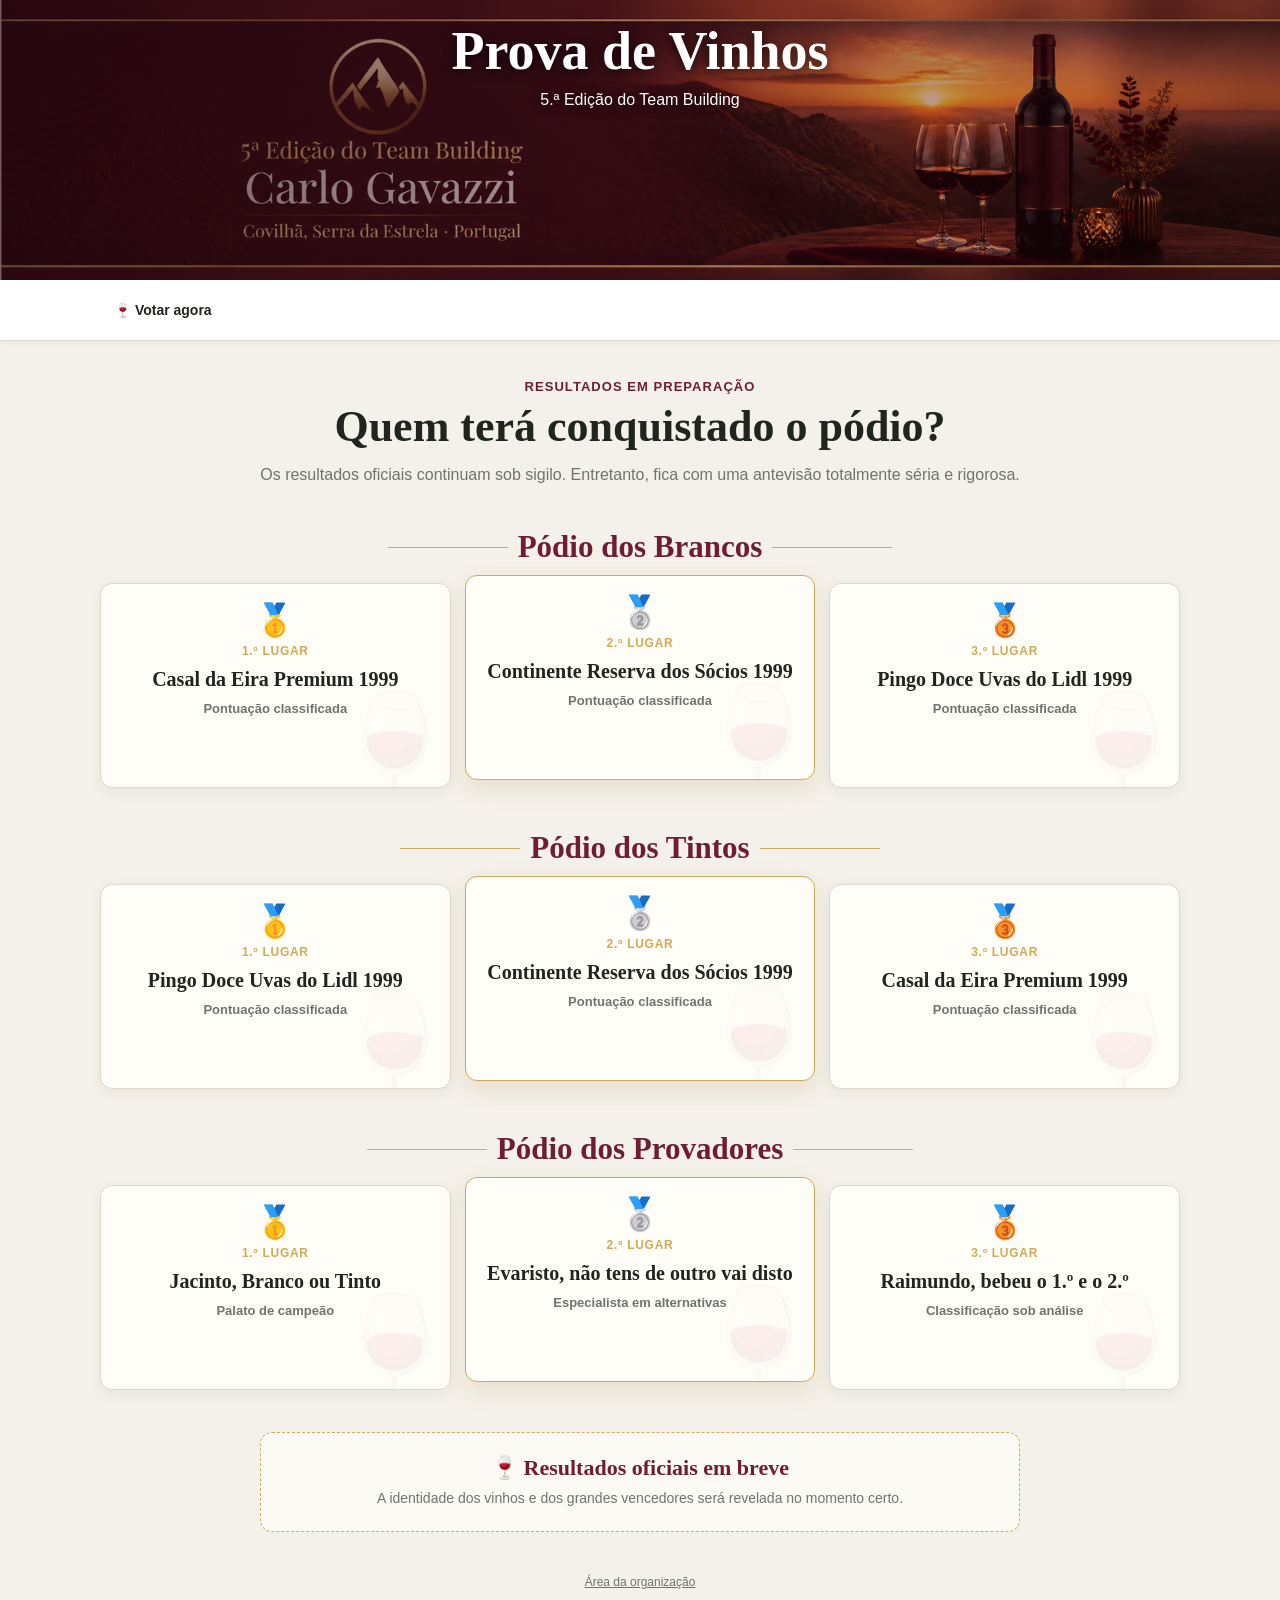
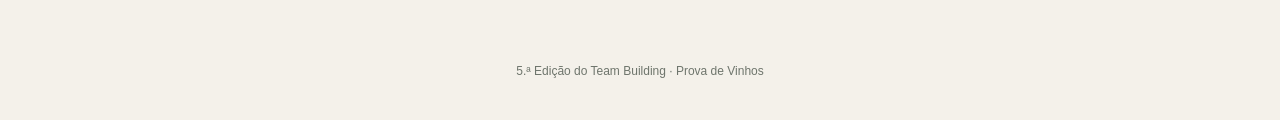
==== index.html @ 37a32606 "Update index.html" ====
<!DOCTYPE html>
<html lang="pt-PT">
<head>
  <meta charset="UTF-8">
  <meta name="viewport" content="width=device-width, initial-scale=1.0">
  <meta
    name="description"
    content="Prova de Vinhos — resultados em breve."
  >
  <title>Prova de Vinhos | Em breve</title>
  <link rel="stylesheet" href="style.css">
</head>

<body>
  <header>
    <div class="headerInner">
      <h1>Prova de Vinhos</h1>
      <p>5.ª Edição do Team Building</p>
    </div>
  </header>

<nav id="menu-publico" aria-label="Navegação principal">
  <div class="navInner">
    <a
      href="https://forms.gle/yzJeo7dBeFVgYXhe8"
      target="_blank"
      rel="noopener noreferrer"
    >
      🍷 Votar agora
    </a>
  </div>
</nav>

  <nav id="menu-organizacao" aria-label="Navegação da organização" hidden>
    <div class="navInner">
      <a href="index.html">Teaser</a>
      <a href="vinhos.html">Vinhos</a>
      <a href="provadores.html">Provadores</a>
      <a href="resultados.html">Resultados Finais</a>
      <button
        id="botao-bloquear"
        class="organizerButton"
        type="button"
      >
        Bloquear acesso
      </button>
    </div>
  </nav>

  <main>
    <section class="teaserIntro">
      <p class="teaserEyebrow">Resultados em preparação</p>
      <h2>Quem terá conquistado o pódio?</h2>
      <p>
        Os resultados oficiais continuam sob sigilo.
        Entretanto, fica com uma antevisão totalmente séria e rigorosa.
      </p>
    </section>

    <section class="teaserSection" aria-labelledby="titulo-brancos">
      <h2 id="titulo-brancos" class="teaserSectionTitle">Pódio dos Brancos</h2>

      <div class="podium teaserPodium">
        <article class="podiumCard">
          <div class="medal">🥇</div>
          <div class="podiumPosition">1.º lugar</div>
          <h3 class="podiumName">Casal da Eira Premium 1999</h3>
          <p class="teaserScore">Pontuação classificada</p>
        </article>

        <article class="podiumCard second">
          <div class="medal">🥈</div>
          <div class="podiumPosition">2.º lugar</div>
          <h3 class="podiumName">Continente Reserva dos Sócios 1999</h3>
          <p class="teaserScore">Pontuação classificada</p>
        </article>

        <article class="podiumCard">
          <div class="medal">🥉</div>
          <div class="podiumPosition">3.º lugar</div>
          <h3 class="podiumName">Pingo Doce Uvas do Lidl 1999</h3>
          <p class="teaserScore">Pontuação classificada</p>
        </article>
      </div>
    </section>

    <section class="teaserSection" aria-labelledby="titulo-tintos">
      <h2 id="titulo-tintos" class="teaserSectionTitle">Pódio dos Tintos</h2>

      <div class="podium teaserPodium">
        <article class="podiumCard">
          <div class="medal">🥇</div>
          <div class="podiumPosition">1.º lugar</div>
          <h3 class="podiumName">Pingo Doce Uvas do Lidl 1999</h3>
          <p class="teaserScore">Pontuação classificada</p>
        </article>

        <article class="podiumCard second">
          <div class="medal">🥈</div>
          <div class="podiumPosition">2.º lugar</div>
          <h3 class="podiumName">Continente Reserva dos Sócios 1999</h3>
          <p class="teaserScore">Pontuação classificada</p>
        </article>

        <article class="podiumCard">
          <div class="medal">🥉</div>
          <div class="podiumPosition">3.º lugar</div>
          <h3 class="podiumName">Casal da Eira Premium 1999</h3>
          <p class="teaserScore">Pontuação classificada</p>
        </article>
      </div>
    </section>

    <section class="teaserSection" aria-labelledby="titulo-provadores">
      <h2 id="titulo-provadores" class="teaserSectionTitle">
        Pódio dos Provadores
      </h2>

      <div class="podium teaserPodium">
        <article class="podiumCard">
          <div class="medal">🥇</div>
          <div class="podiumPosition">1.º lugar</div>
          <h3 class="podiumName">Jacinto, Branco ou Tinto</h3>
          <p class="teaserScore">Palato de campeão</p>
        </article>

        <article class="podiumCard second">
          <div class="medal">🥈</div>
          <div class="podiumPosition">2.º lugar</div>
          <h3 class="podiumName">Evaristo, não tens de outro vai disto</h3>
          <p class="teaserScore">Especialista em alternativas</p>
        </article>

        <article class="podiumCard">
          <div class="medal">🥉</div>
          <div class="podiumPosition">3.º lugar</div>
          <h3 class="podiumName">Raimundo, bebeu o 1.º e o 2.º</h3>
          <p class="teaserScore">Classificação sob análise</p>
        </article>
      </div>
    </section>

    <section class="teaserReveal">
      <strong>🍷 Resultados oficiais em breve</strong>
      <p>
        A identidade dos vinhos e dos grandes vencedores será revelada no momento certo.
      </p>
    </section>

    <div class="organizerAccess">
      <button
        id="botao-organizacao"
        class="organizerButton"
        type="button"
      >
        Área da organização
      </button>
    </div>
  </main>

  <footer>
    <div class="headerInner">
      <p>5.ª Edição do Team Building · Prova de Vinhos</p>
    </div>
  </footer>

  <dialog id="dialog-acesso" class="accessDialog">
    <form id="form-acesso" class="dialogContent" method="dialog">
      <h2>Área da organização</h2>
      <p>Introduz o código para desbloquear o acesso aos resultados reais.</p>

      <label for="codigo-acesso">Código de acesso</label>
      <input
        id="codigo-acesso"
        class="accessInput"
        type="password"
        autocomplete="current-password"
        required
      >

      <p id="mensagem-acesso" class="dialogMessage" aria-live="polite"></p>

      <div class="dialogActions">
        <button id="botao-cancelar" class="actionButton secondary" type="button">
          Cancelar
        </button>

        <button class="actionButton" type="submit">
          Desbloquear
        </button>
      </div>
    </form>
  </dialog>

  <script>
    const CODIGO_ORGANIZACAO = "vinhos2026";
    const CHAVE_ACESSO = "provaVinhosOrganizacaoDesbloqueada";

    const menuPublico = document.getElementById("menu-publico");
    const menuOrganizacao = document.getElementById("menu-organizacao");
    const botaoOrganizacao = document.getElementById("botao-organizacao");
    const botaoBloquear = document.getElementById("botao-bloquear");
    const dialogAcesso = document.getElementById("dialog-acesso");
    const formAcesso = document.getElementById("form-acesso");
    const campoCodigo = document.getElementById("codigo-acesso");
    const mensagemAcesso = document.getElementById("mensagem-acesso");
    const botaoCancelar = document.getElementById("botao-cancelar");

    function acessoDesbloqueado() {
      return localStorage.getItem(CHAVE_ACESSO) === "sim";
    }

    function atualizarMenus() {
      const desbloqueado = acessoDesbloqueado();

      menuPublico.hidden = desbloqueado;
      menuOrganizacao.hidden = !desbloqueado;
      botaoOrganizacao.hidden = desbloqueado;
    }

    function abrirDialogo() {
      mensagemAcesso.textContent = "";
      campoCodigo.value = "";

      if (typeof dialogAcesso.showModal === "function") {
        dialogAcesso.showModal();
        setTimeout(() => campoCodigo.focus(), 50);
      } else {
        const codigo = window.prompt("Introduz o código de acesso:");

        if (codigo === CODIGO_ORGANIZACAO) {
          localStorage.setItem(CHAVE_ACESSO, "sim");
          atualizarMenus();
        }
      }
    }

    botaoOrganizacao.addEventListener("click", abrirDialogo);

    botaoCancelar.addEventListener("click", () => {
      dialogAcesso.close();
    });

    formAcesso.addEventListener("submit", (evento) => {
      evento.preventDefault();

      if (campoCodigo.value === CODIGO_ORGANIZACAO) {
        localStorage.setItem(CHAVE_ACESSO, "sim");
        dialogAcesso.close();
        atualizarMenus();
        return;
      }

      mensagemAcesso.textContent = "Código incorreto. Tenta novamente.";
      campoCodigo.select();
    });

    botaoBloquear.addEventListener("click", () => {
      localStorage.removeItem(CHAVE_ACESSO);
      atualizarMenus();
      window.scrollTo({ top: 0, behavior: "smooth" });
    });

    atualizarMenus();
  </script>
</body>
</html>
---- style.css ----
:root {
  --bg: #f4f1ea;
  --card: #fffdf8;
  --ink: #20251f;
  --muted: #6e756c;
  --wine: #6f1d35;
  --wine-hover: #8f2948;
  --gold: #d0aa59;
  --line: #ddd7cc;
  --green: #315c49;
  --danger: #8b1e2d;
  --shadow: 0 4px 14px rgba(32, 37, 31, 0.06);
}

* {
  box-sizing: border-box;
}

html {
  scroll-behavior: smooth;
}

body {
  margin: 0;
  background: var(--bg);
  color: var(--ink);
  font-family: Arial, Helvetica, sans-serif;
}

button,
input {
  font: inherit;
}

/* =========================================================
   ESTRUTURA BASE
   ========================================================= */

.headerInner,
.navInner,
main,
footer {
  width: min(1120px, 100%);
  margin: 0 auto;
}

/* =========================================================
   CABEÇALHO
   ========================================================= */

header {
  display: flex;
  align-items: flex-start;
  min-height: 280px;
  overflow: hidden;
  padding: 22px 20px 34px;
  background-color: var(--wine);
  background-image:
    linear-gradient(
      90deg,
      rgba(43, 7, 17, 0.66) 0%,
      rgba(66, 11, 26, 0.42) 48%,
      rgba(48, 7, 16, 0.24) 100%
    ),
    url("assets/images/5_edicao_Cabecalho.png");
  background-position: center 35%;
  background-repeat: no-repeat;
  background-size: cover;
}

.headerInner {
  position: relative;
  z-index: 1;
  text-align: center;
}

header h1 {
  margin: 0;
  color: #ffffff;
  font-family: Georgia, "Times New Roman", serif;
  font-size: clamp(32px, 5vw, 54px);
  font-weight: 700;
  line-height: 1.08;
  text-shadow: 0 2px 12px rgba(0, 0, 0, 0.78);
}

header p {
  margin: 10px 0 0;
  color: #ffffff;
  font-size: 16px;
  line-height: 1.3;
  text-shadow: 0 2px 12px rgba(0, 0, 0, 0.78);
}

/* =========================================================
   NAVEGAÇÃO
   ========================================================= */

nav {
  border-bottom: 1px solid var(--line);
  background: #ffffff;
  box-shadow: 0 1px 8px rgba(32, 37, 31, 0.06);
}

.navInner {
  display: flex;
  flex-wrap: wrap;
  gap: 6px;
  padding: 10px 20px;
}

nav a {
  display: inline-flex;
  align-items: center;
  justify-content: center;
  min-height: 40px;
  padding: 10px 14px;
  border-radius: 7px;
  color: var(--ink);
  font-size: 14px;
  font-weight: 700;
  text-decoration: none;
  transition: background-color 0.2s ease, color 0.2s ease;
}

nav a:hover,
nav a.active {
  background: var(--wine);
  color: #ffffff;
}

nav a:focus-visible,
button:focus-visible,
input:focus-visible {
  outline: 3px solid var(--gold);
  outline-offset: 3px;
}

/* =========================================================
   CONTEÚDO GERAL
   ========================================================= */

main {
  padding: 38px 20px 50px;
}

.sectionTitle {
  margin: 0 0 18px;
  font-family: Georgia, "Times New Roman", serif;
  font-size: clamp(26px, 4vw, 32px);
  line-height: 1.2;
}

/* =========================================================
   FILTROS E BOTÕES
   ========================================================= */

.filters {
  display: flex;
  flex-wrap: wrap;
  gap: 8px;
  margin-bottom: 24px;
}

.filter,
.actionButton {
  min-height: 42px;
  padding: 9px 17px;
  border: 1px solid var(--line);
  border-radius: 999px;
  background: #ffffff;
  color: var(--ink);
  cursor: pointer;
  font-weight: 700;
  transition: background-color 0.2s ease, border-color 0.2s ease, color 0.2s ease;
}

.filter:hover,
.filter.active,
.actionButton:hover {
  border-color: var(--wine);
  background: var(--wine);
  color: #ffffff;
}

.actionButton {
  border-radius: 8px;
}

.actionButton.secondary {
  border-color: var(--wine);
  color: var(--wine);
}

.actionButton.secondary:hover {
  color: #ffffff;
}

/* =========================================================
   PÓDIOS
   ========================================================= */

.podium {
  display: grid;
  grid-template-columns: repeat(3, 1fr);
  gap: 14px;
  margin-bottom: 28px;
}

.podiumCard,
.card,
.stat {
  border: 1px solid var(--line);
  border-radius: 12px;
  background: var(--card);
  box-shadow: var(--shadow);
}

.podiumCard {
  padding: 20px;
  text-align: center;
}

.medal {
  font-size: 32px;
  line-height: 1;
}

.podiumPosition,
.position {
  margin-top: 8px;
  color: var(--gold);
  font-size: 12px;
  font-weight: 800;
  letter-spacing: 0.06em;
  text-transform: uppercase;
}

.podiumName,
.podiumCard h3 {
  margin: 9px 0;
  font-family: Georgia, "Times New Roman", serif;
  font-size: 20px;
  line-height: 1.25;
}

.score,
.points {
  color: var(--wine);
  font-weight: 800;
}

.score {
  font-size: 30px;
}

.podiumInfo {
  margin: 8px 0 0;
  color: var(--muted);
  font-size: 13px;
  line-height: 1.4;
}

.podiumCard.second {
  border-color: var(--gold);
  box-shadow: 0 8px 22px rgba(176, 138, 62, 0.18);
  transform: translateY(-8px);
}

/* =========================================================
   TABELAS
   ========================================================= */

.tableWrap {
  overflow-x: auto;
  border: 1px solid var(--line);
  border-radius: 12px;
  background: var(--card);
  box-shadow: var(--shadow);
}

.topSpacing {
  margin-top: 28px;
}

table {
  width: 100%;
  min-width: 760px;
  border-collapse: collapse;
}

.provadoresTable {
  min-width: 620px;
}

th {
  padding: 13px 14px;
  background: var(--green);
  color: #ffffff;
  font-size: 13px;
  text-align: left;
  white-space: nowrap;
}

td {
  padding: 13px 14px;
  border-bottom: 1px solid var(--line);
  font-size: 14px;
  vertical-align: top;
}

tbody tr:hover {
  background: rgba(111, 29, 53, 0.035);
}

tr:last-child td {
  border-bottom: 0;
}

.rank {
  font-weight: 800;
  white-space: nowrap;
}

.type {
  color: var(--muted);
  font-size: 12px;
  font-weight: 800;
  text-transform: uppercase;
}

.wineNumber {
  display: block;
  margin-top: 4px;
  color: var(--muted);
  font-size: 12px;
}

/* =========================================================
   ESTATÍSTICAS E GRÁFICO
   ========================================================= */

.stats {
  display: grid;
  grid-template-columns: repeat(3, 1fr);
  gap: 14px;
  margin-bottom: 28px;
}

.stat {
  padding: 18px;
}

.statLabel {
  margin-bottom: 6px;
  color: var(--muted);
  font-size: 13px;
}

.statValue {
  color: var(--wine);
  font-size: 28px;
  font-weight: 800;
}

.card {
  padding: 20px;
}

.chartTitle {
  margin: 0 0 20px;
  font-family: Georgia, "Times New Roman", serif;
  font-size: 21px;
}

.barChart {
  display: grid;
  gap: 13px;
}

.barRow {
  display: grid;
  grid-template-columns: minmax(150px, 230px) 1fr 55px;
  gap: 12px;
  align-items: center;
}

.barLabel {
  overflow: hidden;
  font-size: 14px;
  font-weight: 700;
  text-overflow: ellipsis;
  white-space: nowrap;
}

.barTrack {
  height: 22px;
  overflow: hidden;
  border-radius: 5px;
  background: #e7e1d6;
}

.barFill {
  width: 0;
  height: 100%;
  border-radius: 5px;
  background: linear-gradient(90deg, var(--wine), var(--wine-hover));
  transition: width 0.45s ease;
}

.barValue {
  font-weight: 800;
  text-align: right;
}

/* =========================================================
   TEASER E RESULTADOS FINAIS
   ========================================================= */

.intro,
.teaserIntro {
  max-width: 760px;
  margin: 0 auto 38px;
  text-align: center;
}

.eyebrow,
.teaserEyebrow {
  margin: 0 0 8px;
  color: var(--wine);
  font-size: 13px;
  font-weight: 800;
  letter-spacing: 0.08em;
  text-transform: uppercase;
}

.intro h2,
.teaserIntro h2 {
  margin: 0;
  font-family: Georgia, "Times New Roman", serif;
  font-size: clamp(28px, 5vw, 44px);
  line-height: 1.12;
}

.intro p:last-child,
.teaserIntro p:last-child {
  margin: 12px 0 0;
  color: var(--muted);
  font-size: 16px;
  line-height: 1.5;
}

.section,
.teaserSection {
  margin-top: 42px;
}

.sectionTitle.centered,
.teaserSectionTitle {
  display: flex;
  align-items: center;
  justify-content: center;
  gap: 10px;
  margin: 0 0 18px;
  color: var(--wine);
  font-family: Georgia, "Times New Roman", serif;
  font-size: clamp(23px, 4vw, 31px);
  text-align: center;
}

.sectionTitle.centered::before,
.sectionTitle.centered::after,
.teaserSectionTitle::before,
.teaserSectionTitle::after {
  width: min(16vw, 120px);
  height: 1px;
  background: var(--gold);
  content: "";
}

.teaserPodium .podiumCard {
  position: relative;
  min-height: 205px;
  overflow: hidden;
}

.teaserPodium .podiumCard::after {
  position: absolute;
  right: -20px;
  bottom: -30px;
  color: rgba(111, 29, 53, 0.06);
  font-family: Georgia, "Times New Roman", serif;
  font-size: 120px;
  font-weight: 700;
  line-height: 1;
  content: "🍷";
  pointer-events: none;
}

.teaserPodium .podiumCard > * {
  position: relative;
  z-index: 1;
}

.teaserScore {
  margin: 0;
  color: var(--muted);
  font-size: 13px;
  font-weight: 700;
}

.notice,
.teaserReveal {
  max-width: 760px;
  margin: 42px auto 0;
  padding: 22px;
  border: 1px dashed var(--gold);
  border-radius: 12px;
  background: rgba(255, 253, 248, 0.75);
  text-align: center;
}

.notice strong,
.teaserReveal strong {
  display: block;
  color: var(--wine);
  font-family: Georgia, "Times New Roman", serif;
  font-size: 22px;
}

.notice p,
.teaserReveal p {
  margin: 8px 0 0;
  color: var(--muted);
  font-size: 14px;
  line-height: 1.4;
}

/* =========================================================
   DESBLOQUEIO DA ORGANIZAÇÃO
   ========================================================= */

.organizerAccess {
  margin-top: 30px;
  text-align: center;
}

.organizerButton {
  min-height: 40px;
  padding: 8px 14px;
  border: 0;
  border-radius: 8px;
  background: transparent;
  color: var(--muted);
  cursor: pointer;
  font-size: 12px;
  text-decoration: underline;
}

.organizerButton:hover {
  color: var(--wine);
}

.accessDialog {
  width: min(420px, calc(100% - 32px));
  padding: 0;
  border: 0;
  border-radius: 14px;
  background: var(--card);
  box-shadow: 0 18px 60px rgba(0, 0, 0, 0.3);
}

.accessDialog::backdrop {
  background: rgba(32, 37, 31, 0.62);
}

.dialogContent {
  padding: 24px;
}

.dialogContent h2 {
  margin: 0;
  font-family: Georgia, "Times New Roman", serif;
  font-size: 24px;
}

.dialogContent p {
  margin: 10px 0 18px;
  color: var(--muted);
  font-size: 14px;
  line-height: 1.4;
}

.accessInput {
  width: 100%;
  min-height: 44px;
  padding: 10px 12px;
  border: 1px solid var(--line);
  border-radius: 8px;
  background: #ffffff;
  color: var(--ink);
}

.dialogActions {
  display: flex;
  justify-content: flex-end;
  gap: 10px;
  margin-top: 16px;
}

.dialogMessage {
  min-height: 19px;
  margin: 10px 0 0;
  color: var(--danger);
  font-size: 13px;
}

/* =========================================================
   ESTADOS E RODAPÉ
   ========================================================= */

.loading,
.error {
  padding: 22px;
  border: 1px solid var(--line);
  border-radius: 12px;
  background: var(--card);
  text-align: center;
}

.error {
  color: var(--danger);
}

footer {
  padding: 0 20px 30px;
  color: var(--muted);
  font-size: 12px;
  text-align: center;
}

/* =========================================================
   TELEMÓVEL
   ========================================================= */

@media (max-width: 720px) {
  header {
    align-items: flex-start;
    min-height: 150px;
    padding: 12px 16px;
    background-position: center 25%;
    background-size: cover;
  }

  .headerInner {
    text-align: right;
  }

  header h1 {
    font-size: clamp(20px, 6vw, 26px);
    line-height: 1.05;
  }

  header p {
    margin-top: 3px;
    font-size: 11px;
    line-height: 1.2;
  }

  .navInner {
    padding: 8px 14px;
  }

  nav a {
    min-height: 38px;
    padding: 9px 12px;
    font-size: 13px;
  }

  main {
    padding: 28px 14px 40px;
  }

  .intro,
  .teaserIntro {
    margin-bottom: 28px;
  }

  .intro p:last-child,
  .teaserIntro p:last-child {
    font-size: 14px;
  }

  .section,
  .teaserSection {
    margin-top: 32px;
  }

  .podium,
  .stats {
    grid-template-columns: 1fr;
  }

  .podiumCard,
  .podiumCard.second {
    min-height: auto;
    transform: none;
  }

  .podiumCard h3 {
    min-height: auto;
  }

  .barRow {
    grid-template-columns: 1fr 58px;
    gap: 7px 12px;
  }

  .barLabel {
    grid-column: 1 / 3;
  }

  .barTrack {
    grid-column: 1 / 2;
  }

  .barValue {
    grid-column: 2 / 3;
    grid-row: 2;
  }

  .dialogActions {
    flex-direction: column-reverse;
  }

  .dialogActions .actionButton {
    width: 100%;
  }
}

@media (prefers-reduced-motion: reduce) {
  *,
  *::before,
  *::after {
    scroll-behavior: auto !important;
    transition-duration: 0.01ms !important;
    animation-duration: 0.01ms !important;
    animation-iteration-count: 1 !important;
  }
}
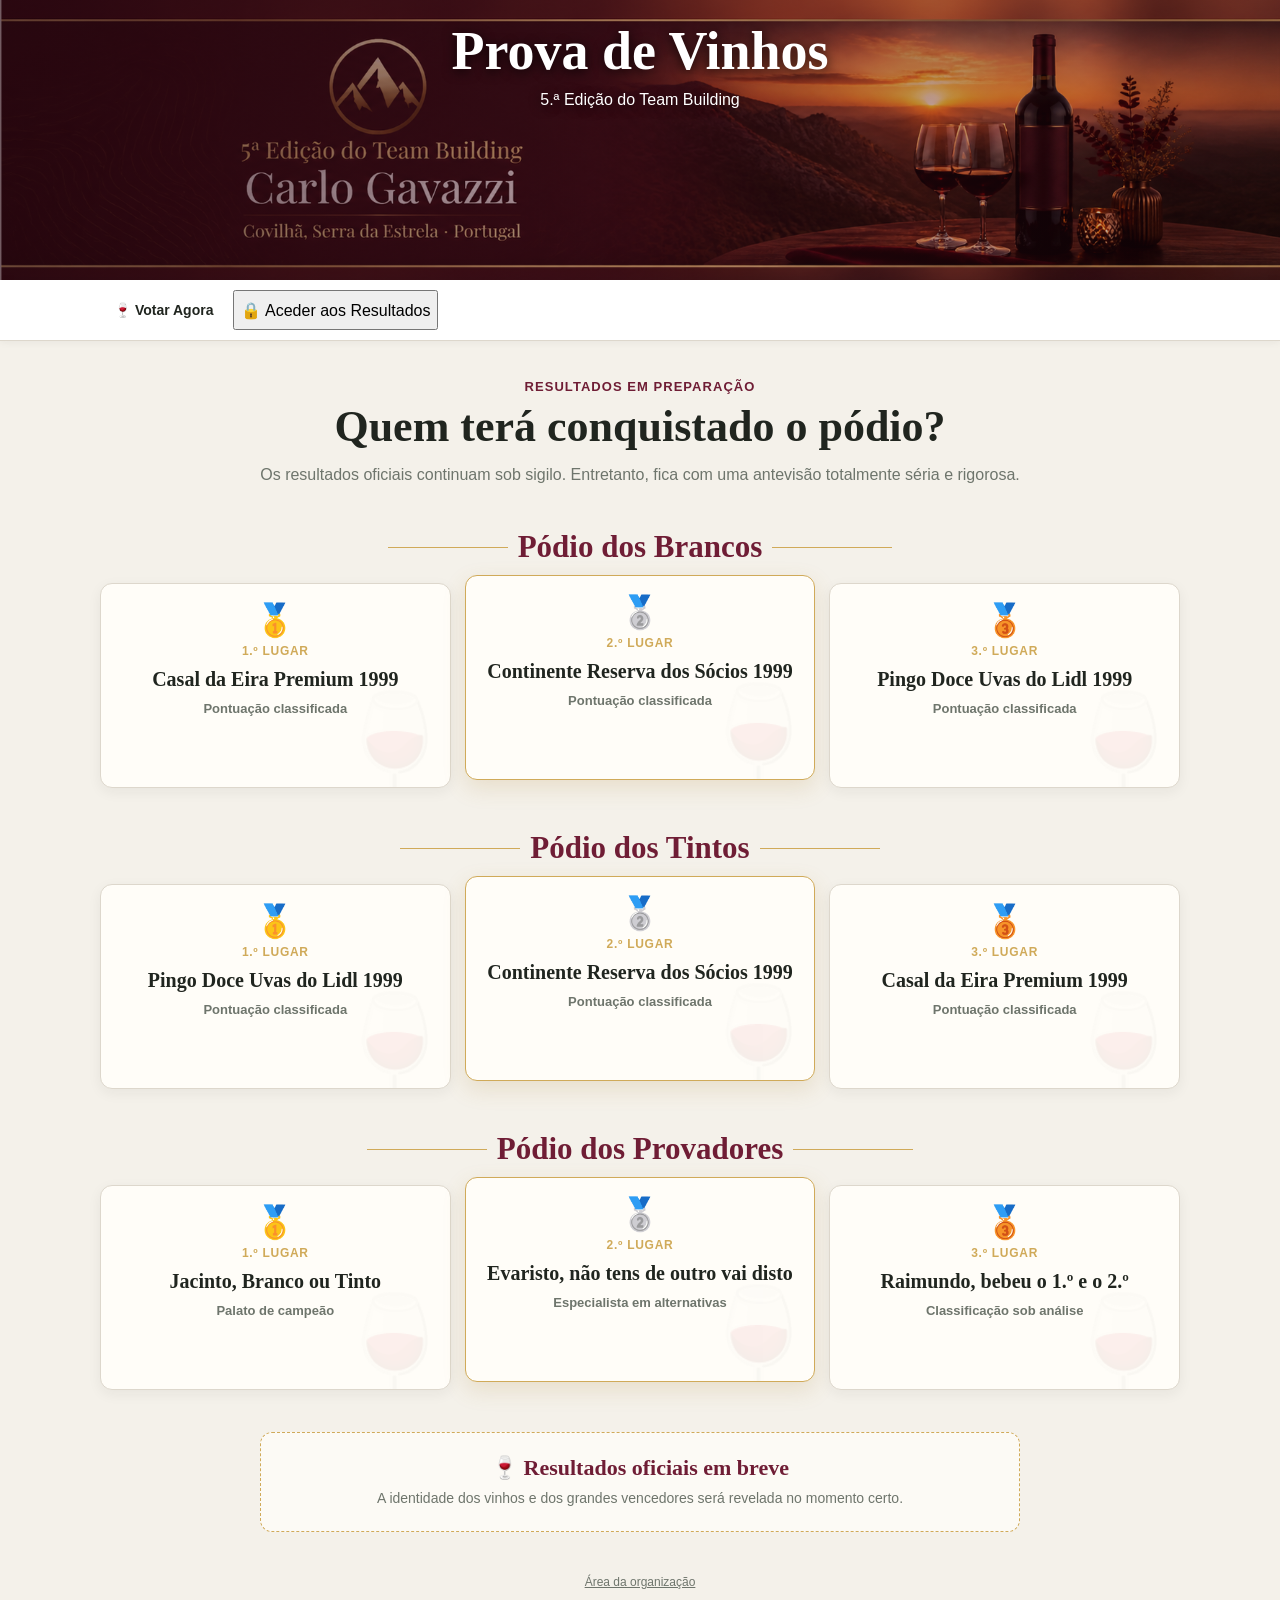
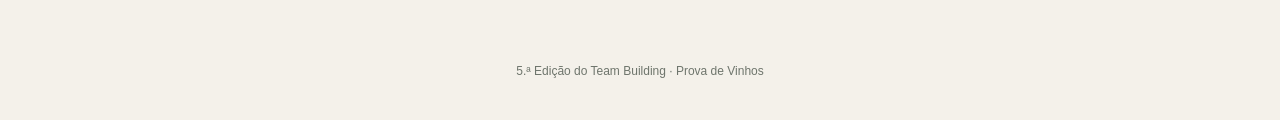
==== commit 6928591e: "Update index.html" ====
--- a/index.html
+++ b/index.html
@@ -22,12 +22,21 @@
 <nav id="menu-publico" aria-label="Navegação principal">
   <div class="navInner">
     <a
+      class="voteNow"
       href="https://forms.gle/yzJeo7dBeFVgYXhe8"
       target="_blank"
       rel="noopener noreferrer"
     >
-      🍷 Votar agora
+      🍷 Votar Agora
     </a>
+
+    <button
+      class="resultsAccess"
+      type="button"
+      onclick="abrirAreaOrganizacao()"
+    >
+      🔒 Aceder aos Resultados
+    </button>
   </div>
 </nav>
 
@@ -193,7 +202,7 @@
   </dialog>
 
   <script>
-    const CODIGO_ORGANIZACAO = "vinhos2026";
+    const CODIGO_ORGANIZACAO = "CG!2026";
     const CHAVE_ACESSO = "provaVinhosOrganizacaoDesbloqueada";
 
     const menuPublico = document.getElementById("menu-publico");
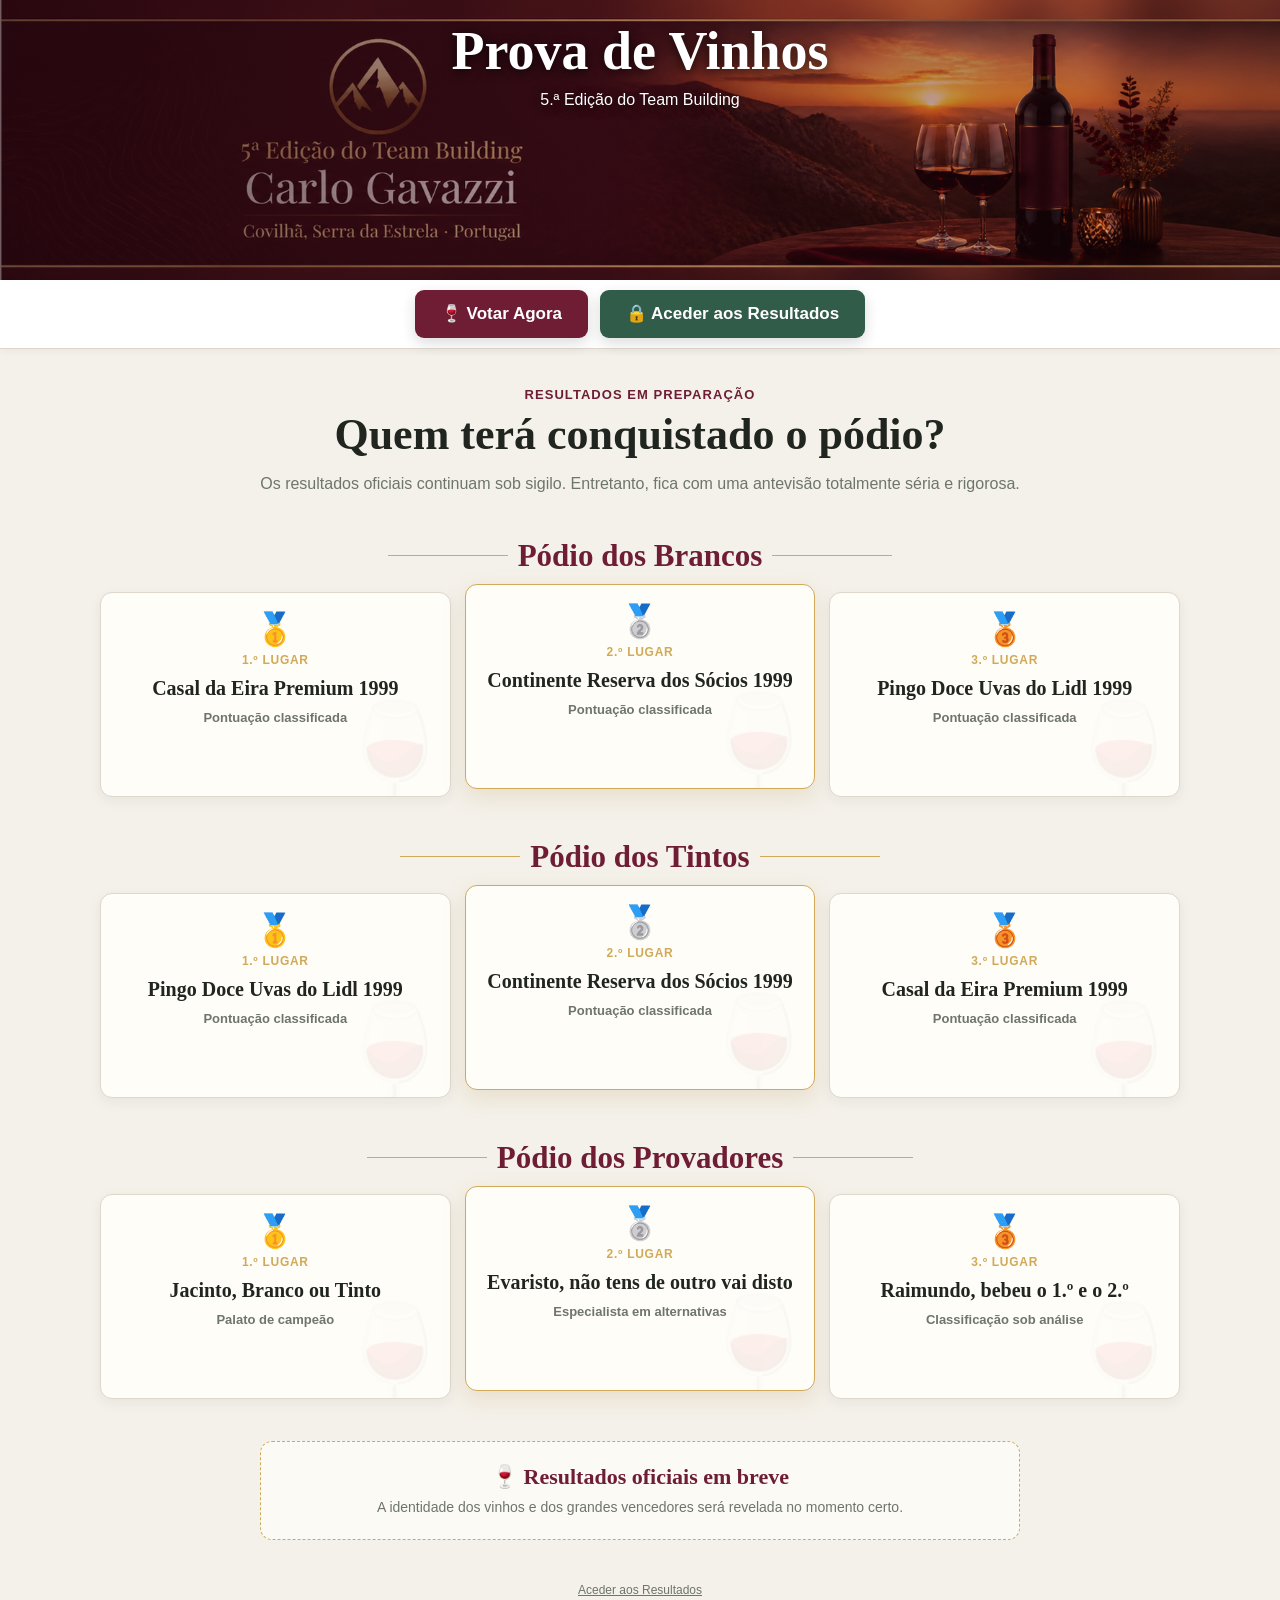
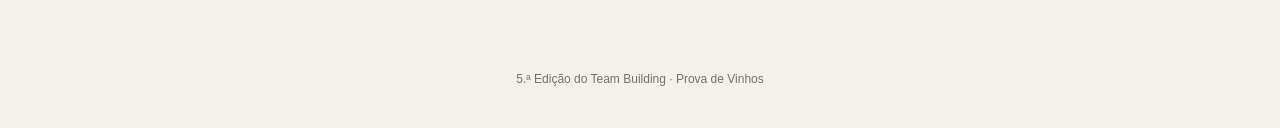
==== commit 8317d241: "Change button text and onclick function" ====
--- a/index.html
+++ b/index.html
@@ -33,7 +33,7 @@
     <button
       class="resultsAccess"
       type="button"
-      onclick="abrirAreaOrganizacao()"
+      onclick="abrirDialogo()"
     >
       🔒 Aceder aos Resultados
     </button>
@@ -162,7 +162,7 @@
         class="organizerButton"
         type="button"
       >
-        Área da organização
+        Aceder aos Resultados
       </button>
     </div>
   </main>
@@ -175,7 +175,7 @@
 
   <dialog id="dialog-acesso" class="accessDialog">
     <form id="form-acesso" class="dialogContent" method="dialog">
-      <h2>Área da organização</h2>
+      <h2>Aceder aos Resultados</h2>
       <p>Introduz o código para desbloquear o acesso aos resultados reais.</p>
 
       <label for="codigo-acesso">Código de acesso</label>
--- a/style.css
+++ b/style.css
@@ -748,3 +748,65 @@
     animation-iteration-count: 1 !important;
   }
 }
+#menu-publico .navInner {
+  justify-content: center;
+  align-items: center;
+  gap: 12px;
+}
+
+.voteNow,
+.resultsAccess {
+  display: inline-block;
+  padding: 14px 26px;
+  border: 0;
+  border-radius: 9px;
+  color: white;
+  font-family: inherit;
+  font-size: 17px;
+  font-weight: 800;
+  line-height: 1.2;
+  text-decoration: none;
+  cursor: pointer;
+  box-shadow: 0 5px 14px rgba(32, 37, 31, 0.16);
+  transition: background 0.2s ease, transform 0.2s ease;
+}
+
+.voteNow {
+  background: var(--wine);
+}
+
+.voteNow:hover,
+.voteNow:focus-visible {
+  background: var(--wine2);
+  color: white;
+  transform: translateY(-2px);
+}
+
+.resultsAccess {
+  background: var(--green);
+}
+
+.resultsAccess:hover,
+.resultsAccess:focus-visible {
+  background: #234536;
+  transform: translateY(-2px);
+}
+
+.resultsAccess:focus-visible,
+.voteNow:focus-visible {
+  outline: 3px solid rgba(176, 138, 62, 0.75);
+  outline-offset: 3px;
+}
+
+@media (max-width: 720px) {
+  #menu-publico .navInner {
+    flex-direction: column;
+  }
+
+  .voteNow,
+  .resultsAccess {
+    width: 100%;
+    max-width: 340px;
+    text-align: center;
+  }
+}
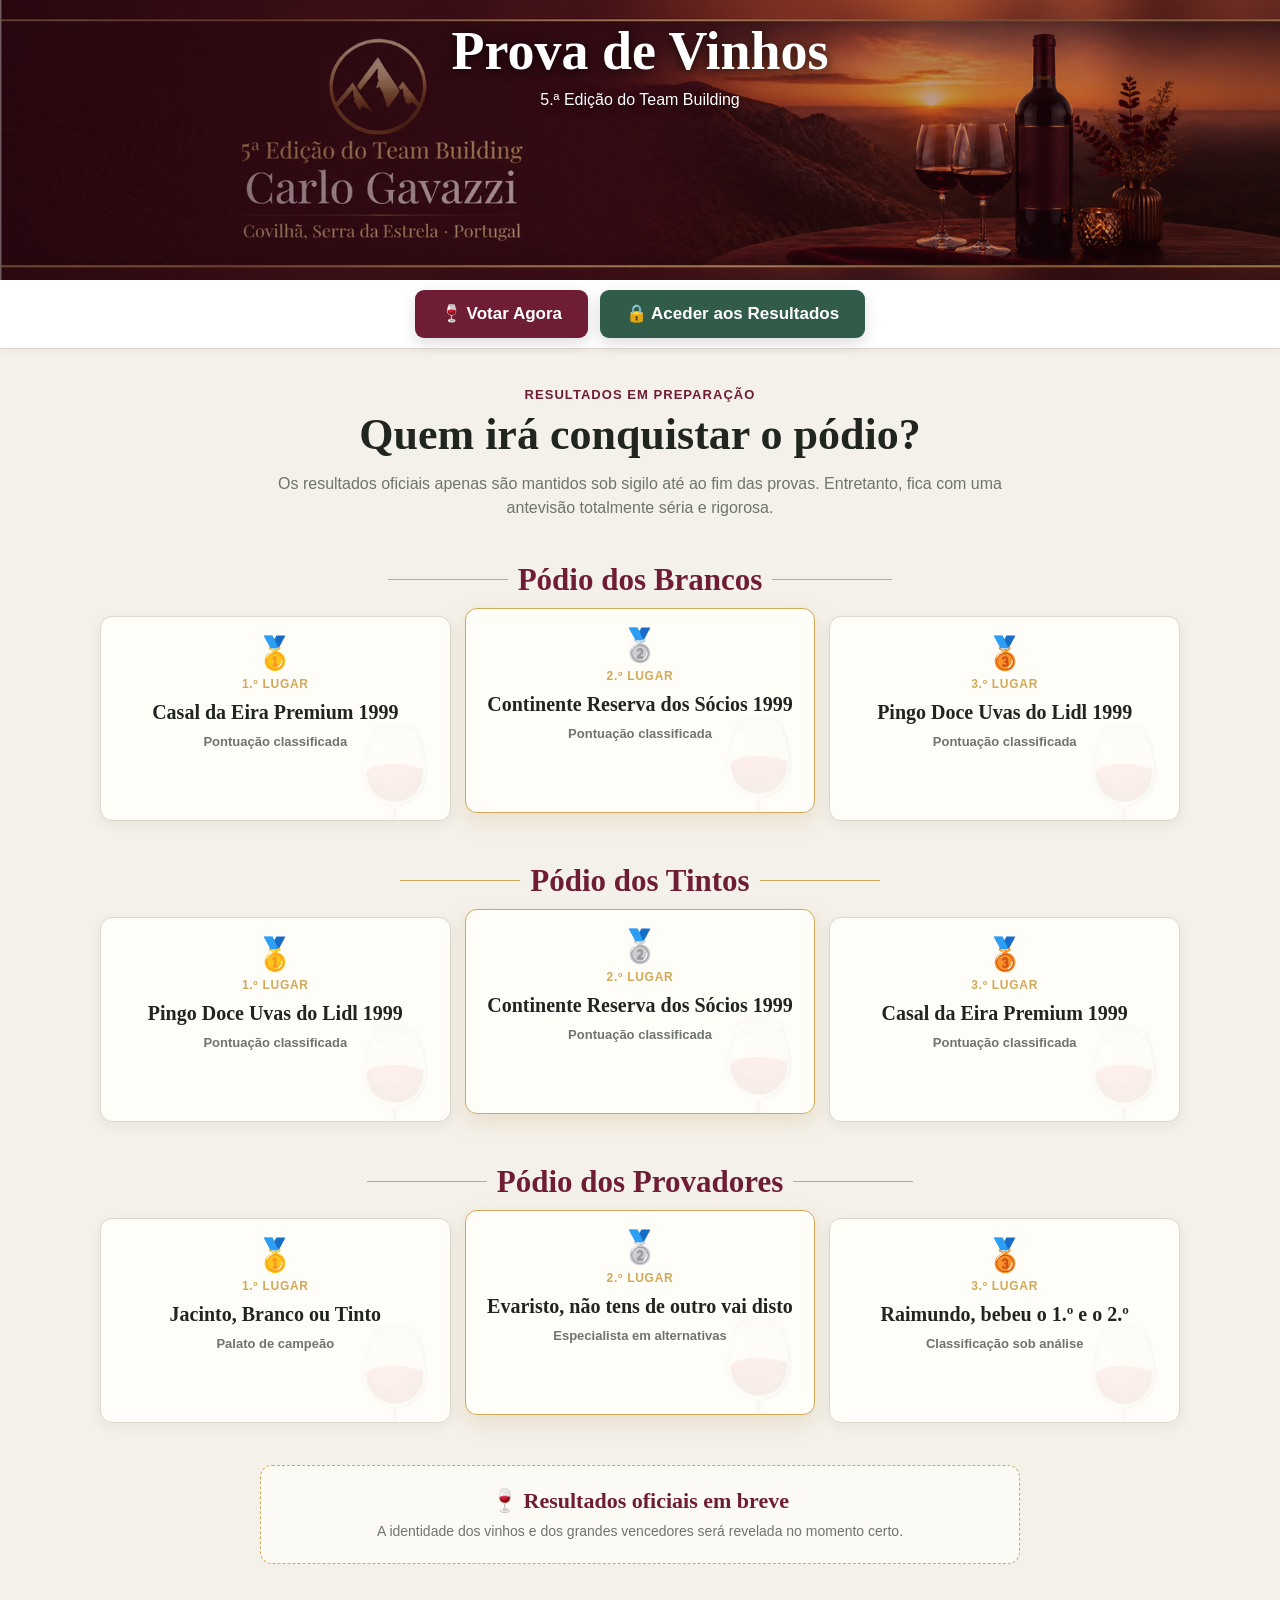
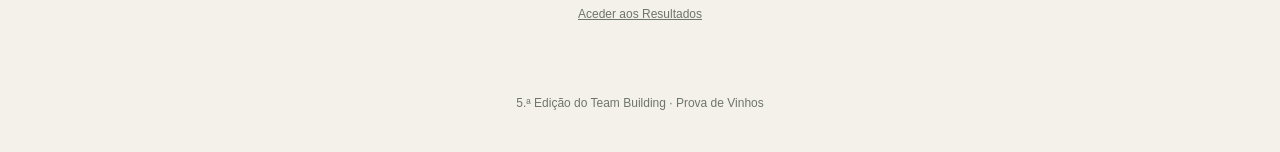
==== commit 59384f70: "Update index.html" ====
--- a/index.html
+++ b/index.html
@@ -59,9 +59,9 @@
   <main>
     <section class="teaserIntro">
       <p class="teaserEyebrow">Resultados em preparação</p>
-      <h2>Quem terá conquistado o pódio?</h2>
+      <h2>Quem irá conquistar o pódio?</h2>
       <p>
-        Os resultados oficiais continuam sob sigilo.
+        Os resultados oficiais apenas são mantidos sob sigilo até ao fim das provas.
         Entretanto, fica com uma antevisão totalmente séria e rigorosa.
       </p>
     </section>
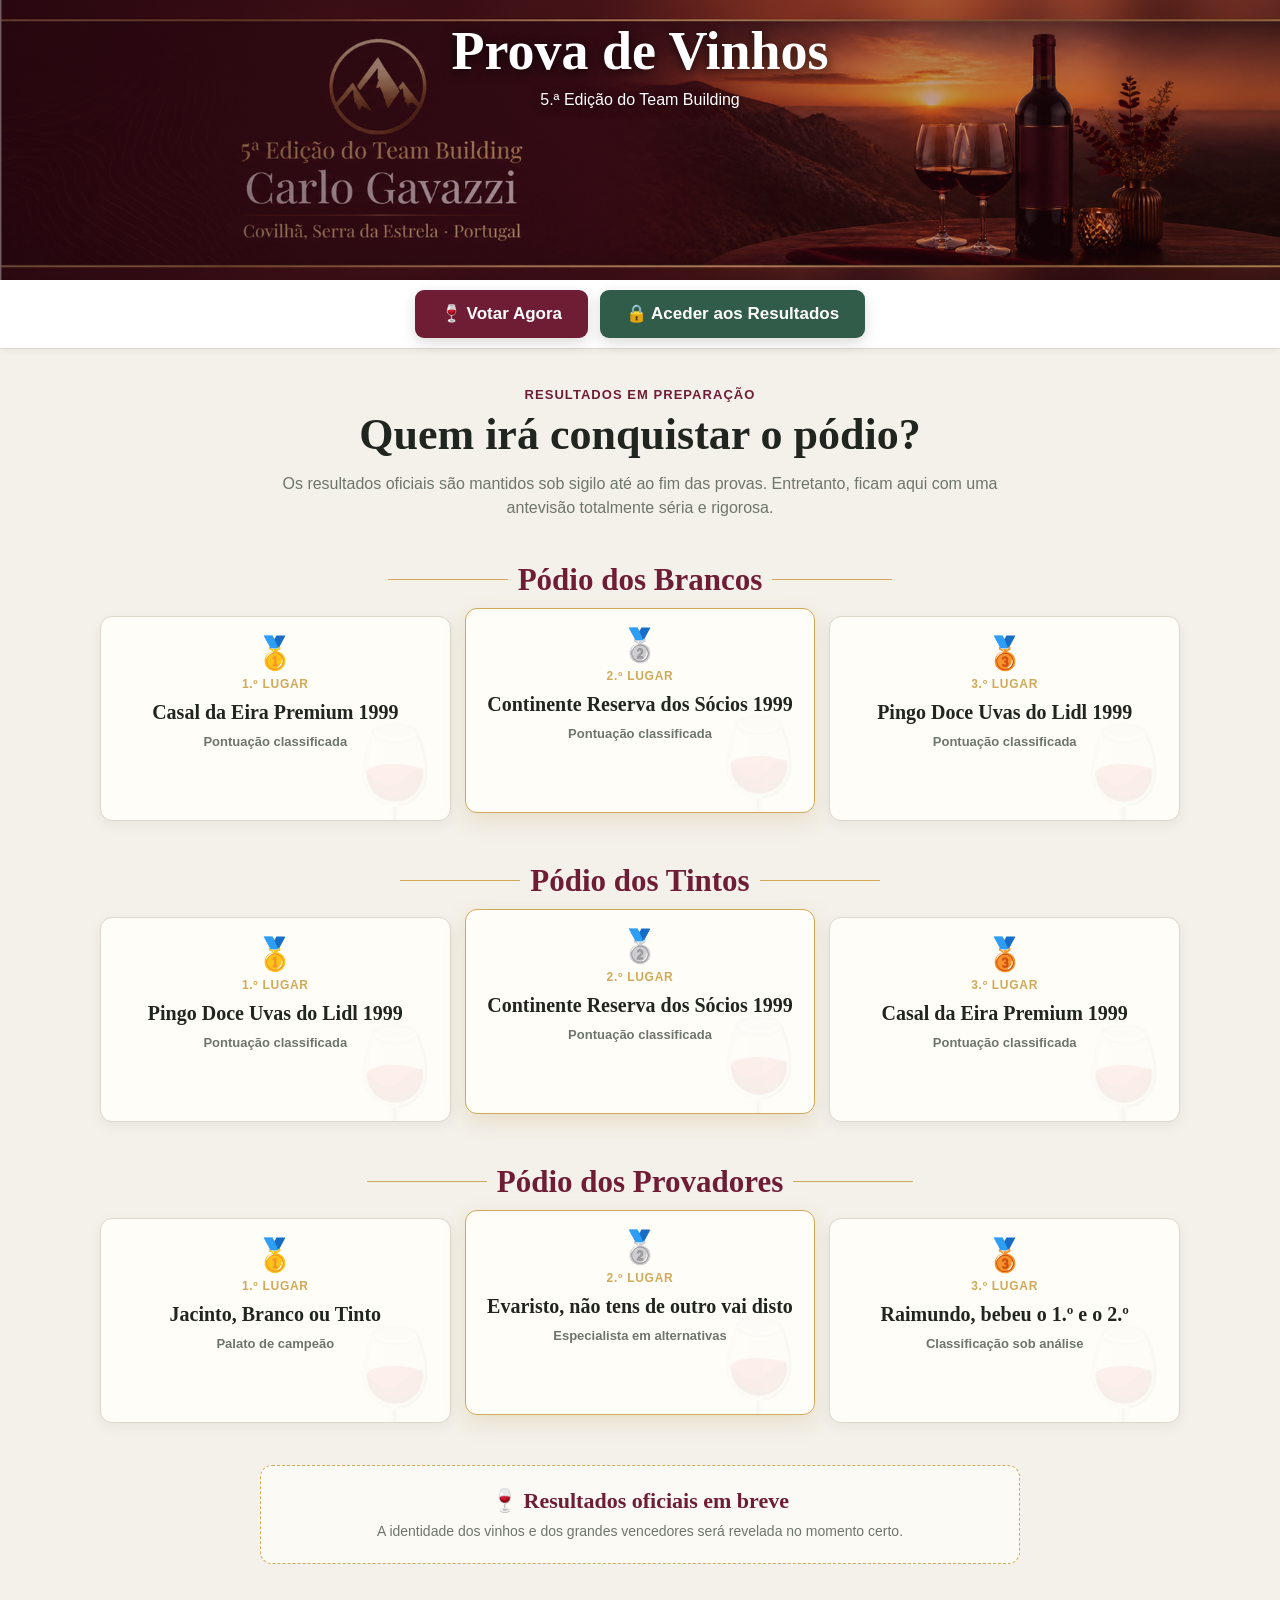
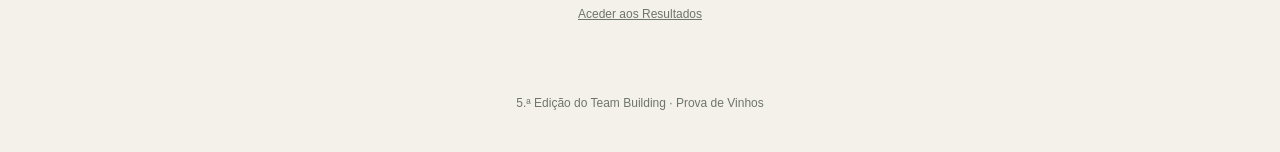
==== commit c6b1c1fe: "Update index.html" ====
--- a/index.html
+++ b/index.html
@@ -61,8 +61,8 @@
       <p class="teaserEyebrow">Resultados em preparação</p>
       <h2>Quem irá conquistar o pódio?</h2>
       <p>
-        Os resultados oficiais apenas são mantidos sob sigilo até ao fim das provas.
-        Entretanto, fica com uma antevisão totalmente séria e rigorosa.
+        Os resultados oficiais são mantidos sob sigilo até ao fim das provas.
+        Entretanto, ficam aqui com uma antevisão totalmente séria e rigorosa.
       </p>
     </section>
 
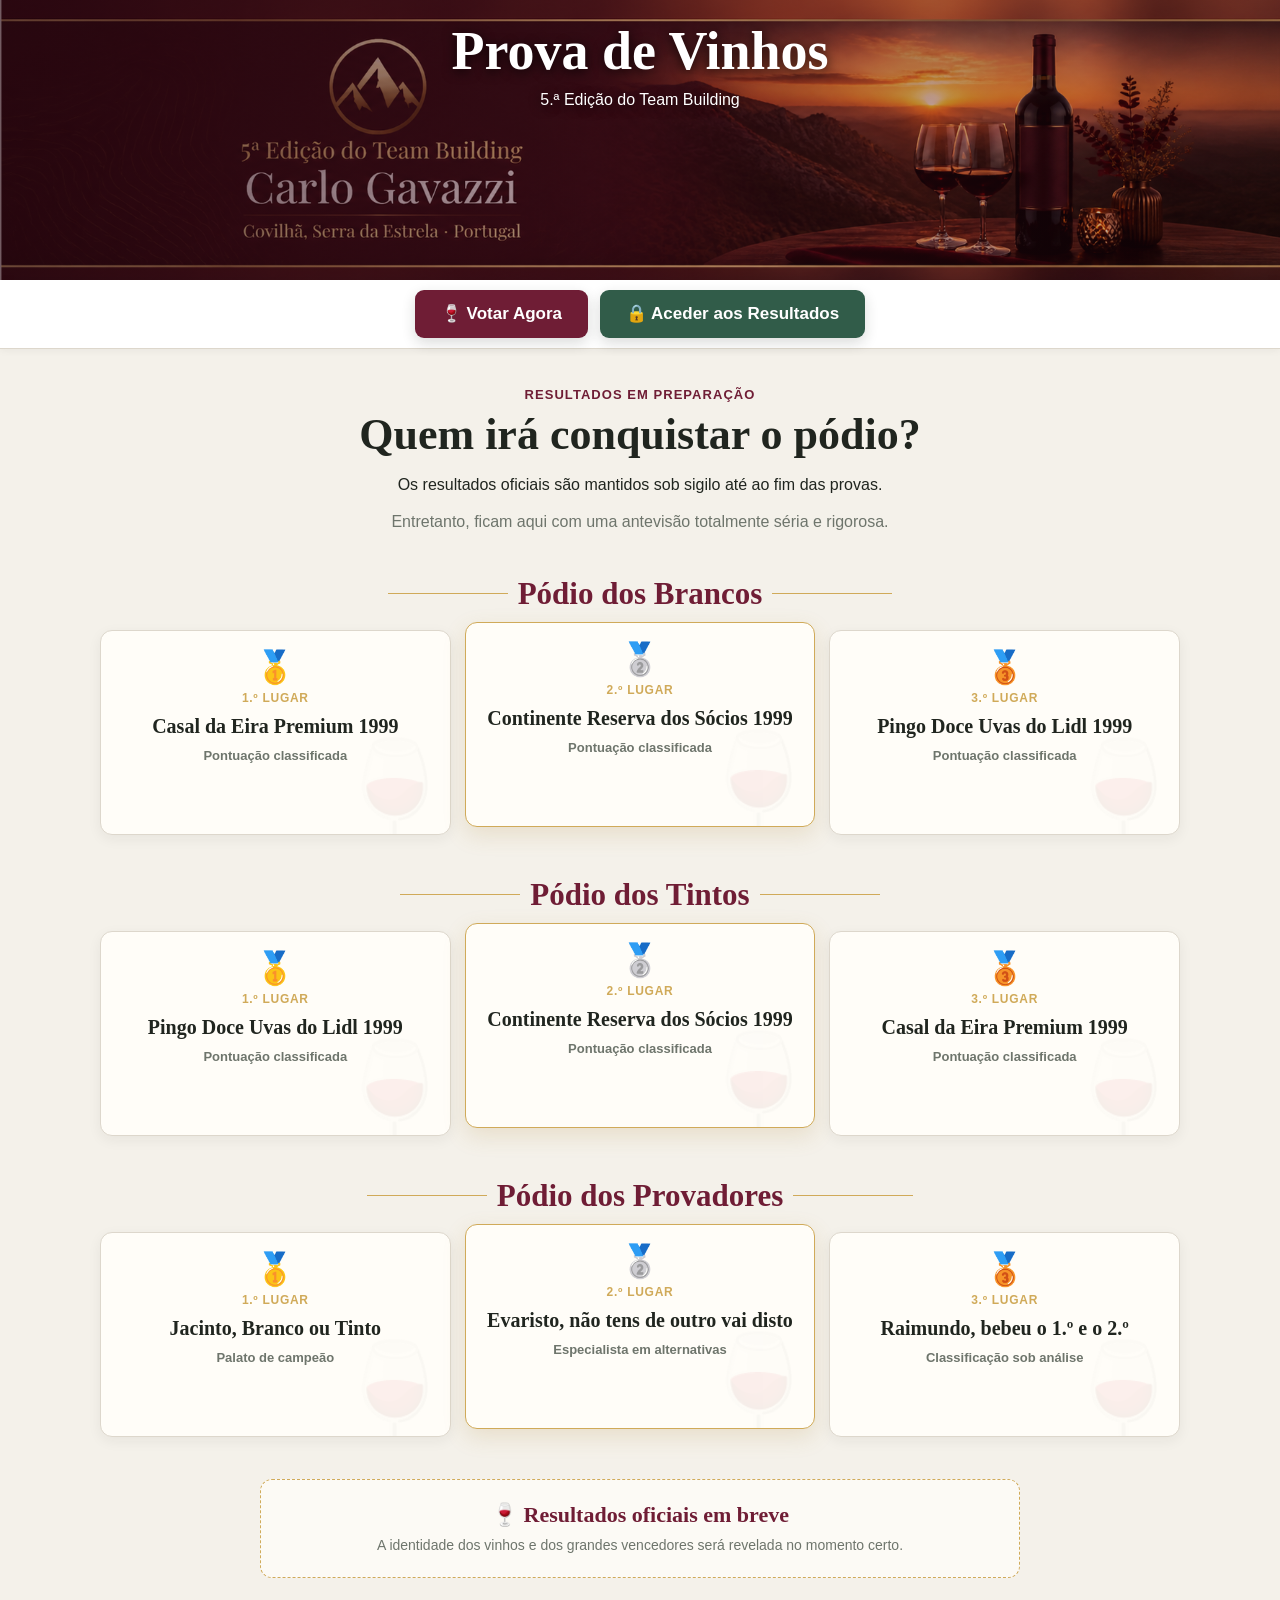
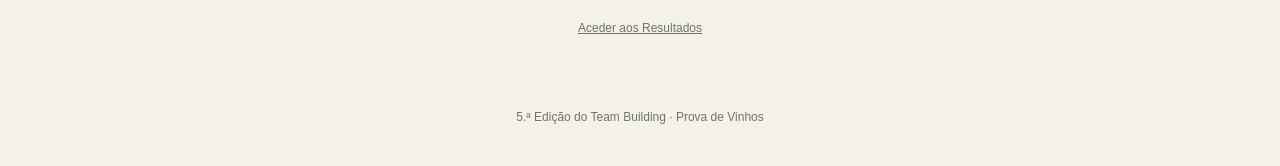
==== commit 5faa54ee: "Update index.html" ====
--- a/index.html
+++ b/index.html
@@ -62,6 +62,8 @@
       <h2>Quem irá conquistar o pódio?</h2>
       <p>
         Os resultados oficiais são mantidos sob sigilo até ao fim das provas.
+      </p>
+      <p>
         Entretanto, ficam aqui com uma antevisão totalmente séria e rigorosa.
       </p>
     </section>
